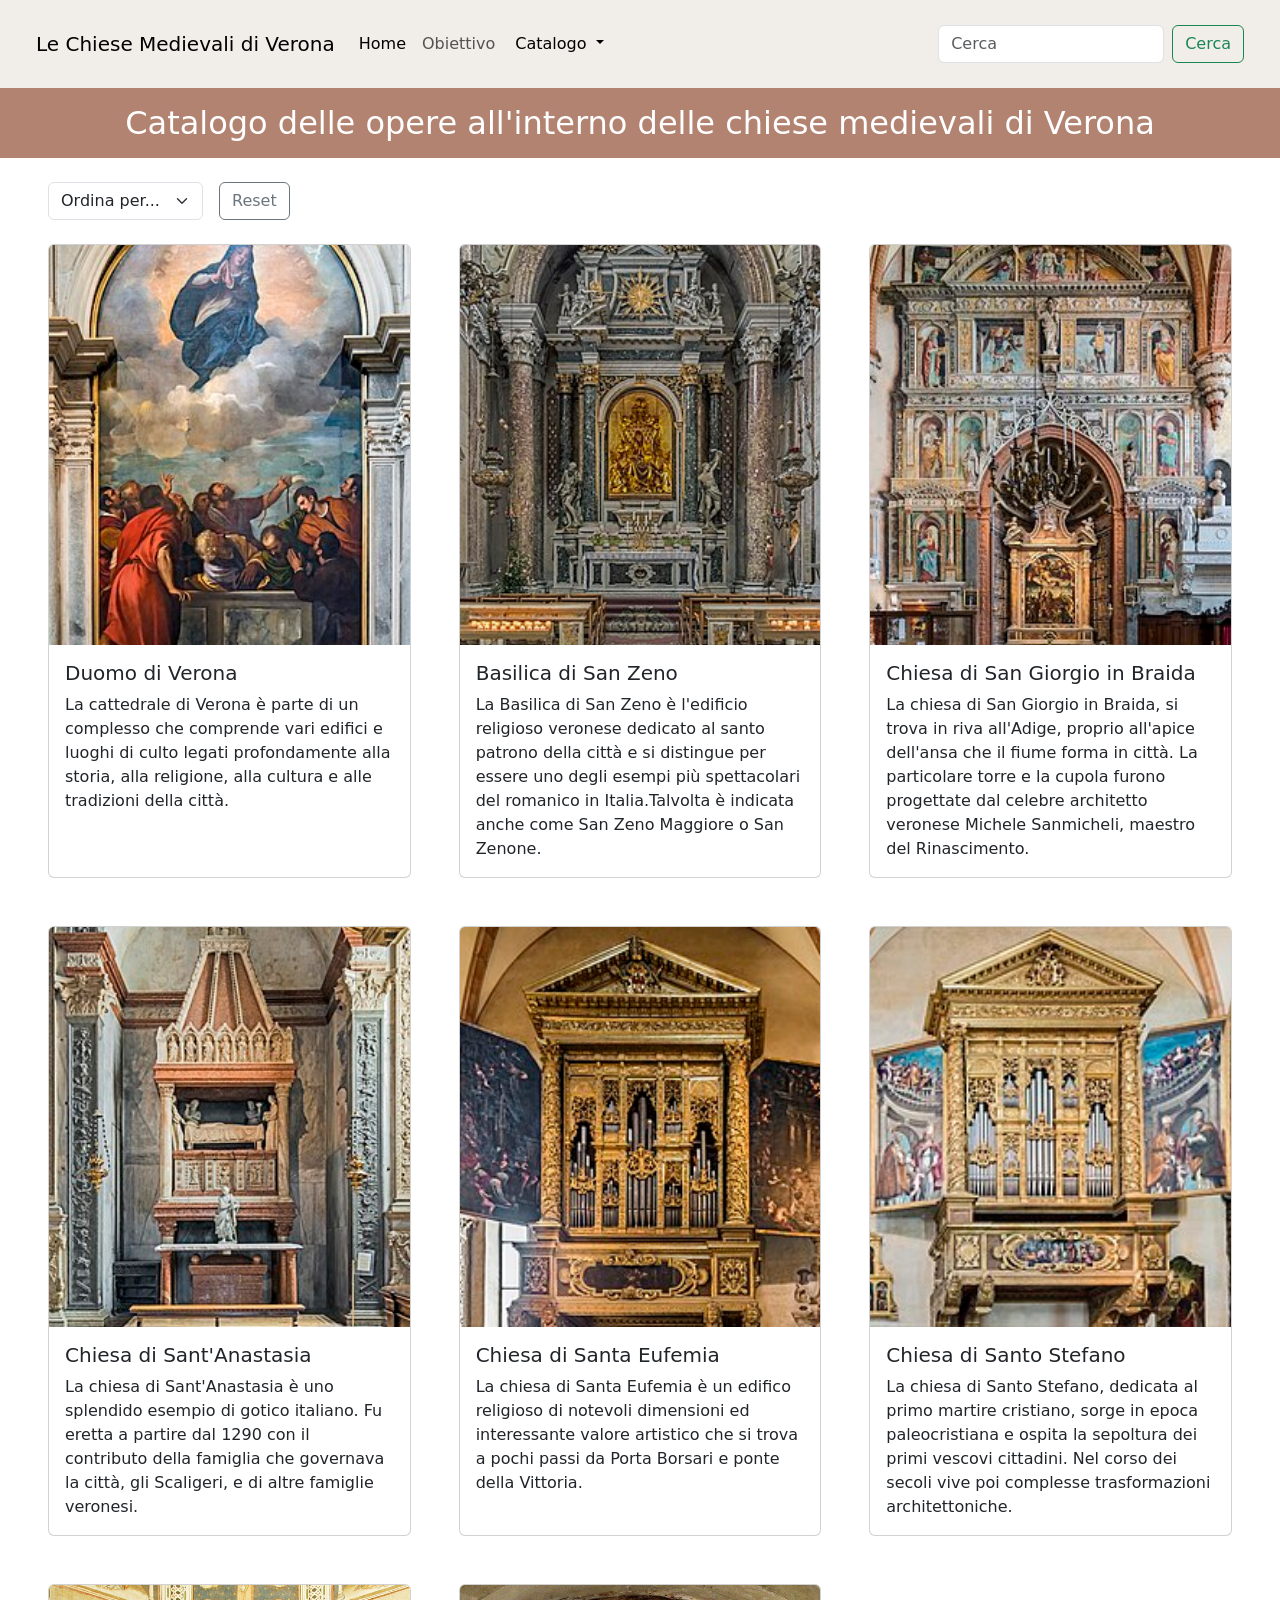
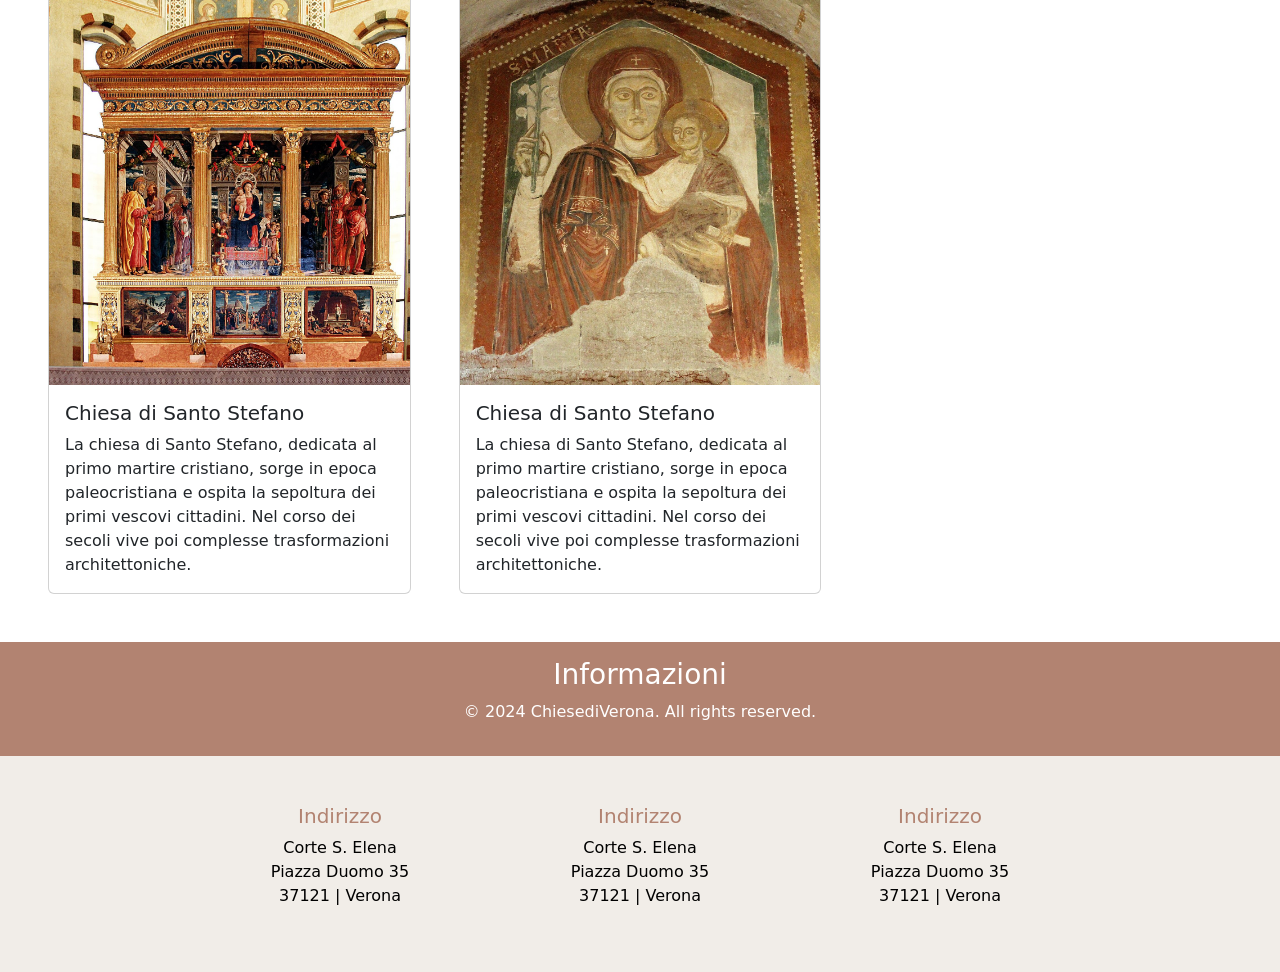
==== catalogo.html @ 6d856b2a "Add headings and improve layout for catalogo and tiziano pages; update footer spacing and catalog li" ====
<!doctype html>
<html lang="it">
  <head>
    <meta charset="utf-8">
    <meta name="viewport" content="width=device-width, initial-scale=1">
    <title>Chiese medievali di Verona</title>
    <link href="https://cdn.jsdelivr.net/npm/bootstrap@5.3.8/dist/css/bootstrap.min.css" rel="stylesheet" integrity="sha384-sRIl4kxILFvY47J16cr9ZwB07vP4J8+LH7qKQnuqkuIAvNWLzeN8tE5YBujZqJLB" crossorigin="anonymous">
    <link rel="stylesheet" href="styles/common.css">
    <link rel="stylesheet" href="styles/catalogo.css">
  </head>
  <body>
    <div class="navbar-container">
      <nav class="navbar navbar-expand-lg navbar-light p-4">
        <div class="container-fluid">
          <button class="navbar-toggler" type="button" data-bs-toggle="collapse" data-bs-target="#navbarToggler" aria-controls="navbarToggler" aria-expanded="false" aria-label="Toggle navigation">
            <span class="navbar-toggler-icon"></span>
          </button>
          <div class="collapse navbar-collapse" id="navbarToggler">
            <a class="navbar-brand" href="#">Le Chiese Medievali di Verona</a>
            <ul class="navbar-nav me-auto">
              <li class="nav-item">
                <a class="nav-link active" aria-current="page" href="/">Home</a>
              </li>
              <li class="nav-item">
                <a class="nav-link" href="#">Obiettivo</a>
              </li>
              <li class="nav-item" style="margin-top: 1.5px;">
                <button class="navbar-toggler" type="button" data-bs-toggle="collapse" data-bs-target="#navbarNavDarkDropdown" aria-controls="navbarNavDarkDropdown" aria-expanded="false" aria-label="Toggle navigation">
                  <span class="navbar-toggler-icon"></span>
                </button>
                <div class="collapse navbar-collapse" id="navbarNavDarkDropdown">
                  <ul class="navbar-nav">
                    <li class="nav-item dropdown">
                      <button class="btn btn-light dropdown-toggle" style="background-color: #F1EDE8; border-width: 0;" data-bs-toggle="dropdown" aria-expanded="false">
                        Catalogo
                      </button>
                      <ul class="dropdown-menu dropdown-menu-light">
                        <li><a class="dropdown-item" href="catalogo.html">Lista</a></li>
                        <li><a class="dropdown-item" href="#">Data</a></li>
                        <li><a class="dropdown-item" href="#">Stile architettonico</a></li>
                      </ul>
                    </li>
                  </ul>
                </div>
              </li>
            </ul>
            <form class="d-flex">
              <input class="form-control me-2" type="search" placeholder="Cerca" aria-label="Cerca">
              <button class="btn btn-outline-success" type="submit">Cerca</button>
            </form>
          </div>
        </div>
      </nav>
    </div>

    <h2 class="text-center py-3" style="background-color: #B28371; color: white;">
      Catalogo delle opere all'interno delle chiese medievali di Verona
    </h2>

    <div class="ms-5 d-flex gap-3 my-4">
      <select id="sort" class="form-select w-auto">
        <option value="">Ordina per...</option>
        <option value="data">Data</option>
        <option value="stile">Stile artistico</option>
      </select>
      <button id="reset" class="btn btn-outline-secondary">Reset</button>
    </div>

    <div id="cards" class="row row-cols-1 row-cols-md-2 row-cols-lg-3 row-cols-xxl-4 g-5 mx-4">
      <div class="col">
        <a href="tiziano.html" class="card-link" data-data="1535" data-stile="Rinascimento">
          <div class="card h-100">
            <img src="img/opere/assunzione_del_tiziano.jpg" class="card-img-top card-img-home" alt="...">
            <div class="card-body">
              <h5 class="card-title">Duomo di Verona</h5>
              <p class="card-text">La cattedrale di Verona è parte di un complesso che comprende vari edifici e luoghi di culto legati profondamente alla storia, alla religione, alla cultura e alle tradizioni della città. </p>
            </div>
          </div>
        </a>
      </div>
      <div class="col">
        <a  class="card-link" data-data="1921" data-stile="Art Nouveau">
          <div class="card h-100">
            <img src="img/opere/capella_della_madonna_del_popolo.jpg" class="card-img-top card-img-home" alt="...">
            <div class="card-body">
              <h5 class="card-title">Basilica di San Zeno</h5>
              <p class="card-text">La Basilica di San Zeno è l'edificio religioso veronese dedicato al santo patrono della città e si distingue per essere uno degli esempi più spettacolari del romanico in Italia.Talvolta è indicata anche come San Zeno Maggiore o San Zenone.</p>
            </div>
          </div>
        </a>
      </div>
      <div class="col">
        <a  class="card-link" data-data="1503" data-stile="Rinascimento">
          <div class="card h-100">
            <img src="img/opere/cappella_calcasoli.jpg" class="card-img-top card-img-home" alt="...">
            <div class="card-body">
              <h5 class="card-title">Chiesa di San Giorgio in Braida</h5>
              <p class="card-text">La chiesa di San Giorgio in Braida, si trova in riva all'Adige, proprio all'apice dell'ansa che il fiume forma in città. La particolare torre e la cupola furono progettate dal celebre architetto veronese Michele Sanmicheli, maestro del Rinascimento. </p>
            </div>
          </div>
        </a> 
      </div>
      <div class="col">
        <a  class="card-link" data-data="1353" data-stile="Gotico">
          <div class="card h-100">
            <img src="img/opere/cappella_mazzanti.jpg" class="card-img-top card-img-home" alt="...">
            <div class="card-body">
              <h5 class="card-title">Chiesa di Sant'Anastasia</h5>
              <p class="card-text">La chiesa di Sant'Anastasia è uno splendido esempio di gotico italiano. Fu eretta a partire dal 1290 con il contributo della famiglia che governava la città, gli Scaligeri, e di altre famiglie veronesi.</p>
            </div>
          </div>
        </a>
      </div>
      <div class="col">
        <a  class="card-link" data-data="1683" data-stile="Barocco">
          <div class="card h-100">
            <img src="img/opere/organ_destra.jpg" class="card-img-top card-img-home" alt="...">
            <div class="card-body">
              <h5 class="card-title">Chiesa di Santa Eufemia</h5>
              <p class="card-text">La chiesa di Santa Eufemia è un edifico religioso di notevoli dimensioni ed interessante valore artistico che si trova a pochi passi da Porta Borsari e ponte della Vittoria.</p>
            </div>
          </div>
        </a> 
      </div>
      <div class="col">
        <a  class="card-link" data-data="1590" data-stile="Manierismo">
          <div class="card h-100">
            <img src="img/opere/organo_sinistra.jpg" class="card-img-top card-img-home" alt="...">
            <div class="card-body">
              <h5 class="card-title">Chiesa di Santo Stefano</h5>
              <p class="card-text">La chiesa di Santo Stefano, dedicata al primo martire cristiano, sorge in epoca paleocristiana e ospita la sepoltura dei primi vescovi cittadini.  Nel corso dei secoli vive poi complesse trasformazioni architettoniche. </p>
            </div>
          </div>
        </a>
      </div>
      <div class="col">
        <a  class="card-link" data-data="1456" data-stile="Rinascimento">
          <div class="card h-100">
            <img src="img/opere/pala_di_san_zeno.jpg" class="card-img-top card-img-home" alt="...">
            <div class="card-body">
              <h5 class="card-title">Chiesa di Santo Stefano</h5>
              <p class="card-text">La chiesa di Santo Stefano, dedicata al primo martire cristiano, sorge in epoca paleocristiana e ospita la sepoltura dei primi vescovi cittadini.  Nel corso dei secoli vive poi complesse trasformazioni architettoniche. </p>
            </div>
          </div>
        </a>
      </div>
      <div class="col">
        <a  class="card-link" data-data="1200" data-stile="Pre Rinascimento">
          <div class="card h-100">
            <img src="img/opere/affreschi_cripta.jpg" class="card-img-top card-img-home" alt="...">
            <div class="card-body">
              <h5 class="card-title">Chiesa di Santo Stefano</h5>
              <p class="card-text">La chiesa di Santo Stefano, dedicata al primo martire cristiano, sorge in epoca paleocristiana e ospita la sepoltura dei primi vescovi cittadini.  Nel corso dei secoli vive poi complesse trasformazioni architettoniche. </p>
            </div>
          </div>
        </a>
      </div>
    </div>

    <div class="footer-container mt-5">
      <div class="footer-top">
        <h3>Informazioni</h3>
        <p>© 2024 ChiesediVerona. All rights reserved.</p>
      </div>
      <div class="footer-bottom">
        <div class="footer-bottom-content">
          <h5>Indirizzo</h5>
          <p>
            Corte S. Elena<br>
            Piazza Duomo 35<br>
            37121 | Verona
          </p>
        </div>
        <div class="footer-bottom-content">
          <h5>Indirizzo</h5>
          <p>
            Corte S. Elena<br>
            Piazza Duomo 35<br>
            37121 | Verona
          </p>
        </div>
        <div class="footer-bottom-content">
          <h5>Indirizzo</h5>
          <p>
            Corte S. Elena<br>
            Piazza Duomo 35<br>
            37121 | Verona
          </p>
        </div>
      </div>
    </div>
    
    <script src="https://cdn.jsdelivr.net/npm/bootstrap@5.3.8/dist/js/bootstrap.bundle.min.js" integrity="sha384-FKyoEForCGlyvwx9Hj09JcYn3nv7wiPVlz7YYwJrWVcXK/BmnVDxM+D2scQbITxI" crossorigin="anonymous"></script>
    <script>
      const select = document.getElementById('sort');
      const reset = document.getElementById('reset');
      const cardsContainer = document.getElementById('cards');

      select.addEventListener('change', () => {
        const value = select.value;
        const cards = Array.from(cardsContainer.children);

        cards.sort((a, b) => {
          const cardA = a.querySelector('.card-link');
          const cardB = b.querySelector('.card-link');

          if (value === 'data') {
            return new Date(cardA.dataset.data) - new Date(cardB.dataset.data);
          }
          if (value === 'stile') {
            return cardA.dataset.stile.localeCompare(cardB.dataset.stile);
          }
          return 0;
        });

        cards.forEach(card => cardsContainer.appendChild(card));
      });

      reset.addEventListener('click', () => {
        select.value = "";
        location.reload();
      });
    </script>
  
  </body>
</html>
---- styles/common.css ----
.navbar-container {
  background-color: #F1EDE8;
}

.footer-container {
  
  text-align: center;
  width: 100%;
}

.footer-top {
  background-color: #B28371;
  color: white;
  text-align: center;
  padding: 1rem 0;
  width: 100%;
}

.footer-bottom {
  background-color: #F1EDE8;
  color: white;
  text-align: center;
  padding: 3rem 0;
  width: 100%;
  flex-direction: row;
  display: flex;
  justify-content: center;
}

.footer-bottom-content {
  width: 300px;
  color: black;
}

.footer-bottom-content h5 {
  color: #B28371;
}
---- styles/catalogo.css ----
.carousel-home {
  height: 60vh; /* o qualunque altezza tu desideri */
  width: 100%;
  object-fit: cover; /* Adatta l'immagine al contenitore senza deformarla */
  display: block;
}

.card-img-home {
  height: 400px; /* Imposta l'altezza desiderata */
  object-fit: cover; /* Adatta l'immagine al contenitore senza deformarla */
}

.card-link {
  text-decoration: none;
  color: inherit;
}
.card-link:hover {
  text-decoration: none;
}
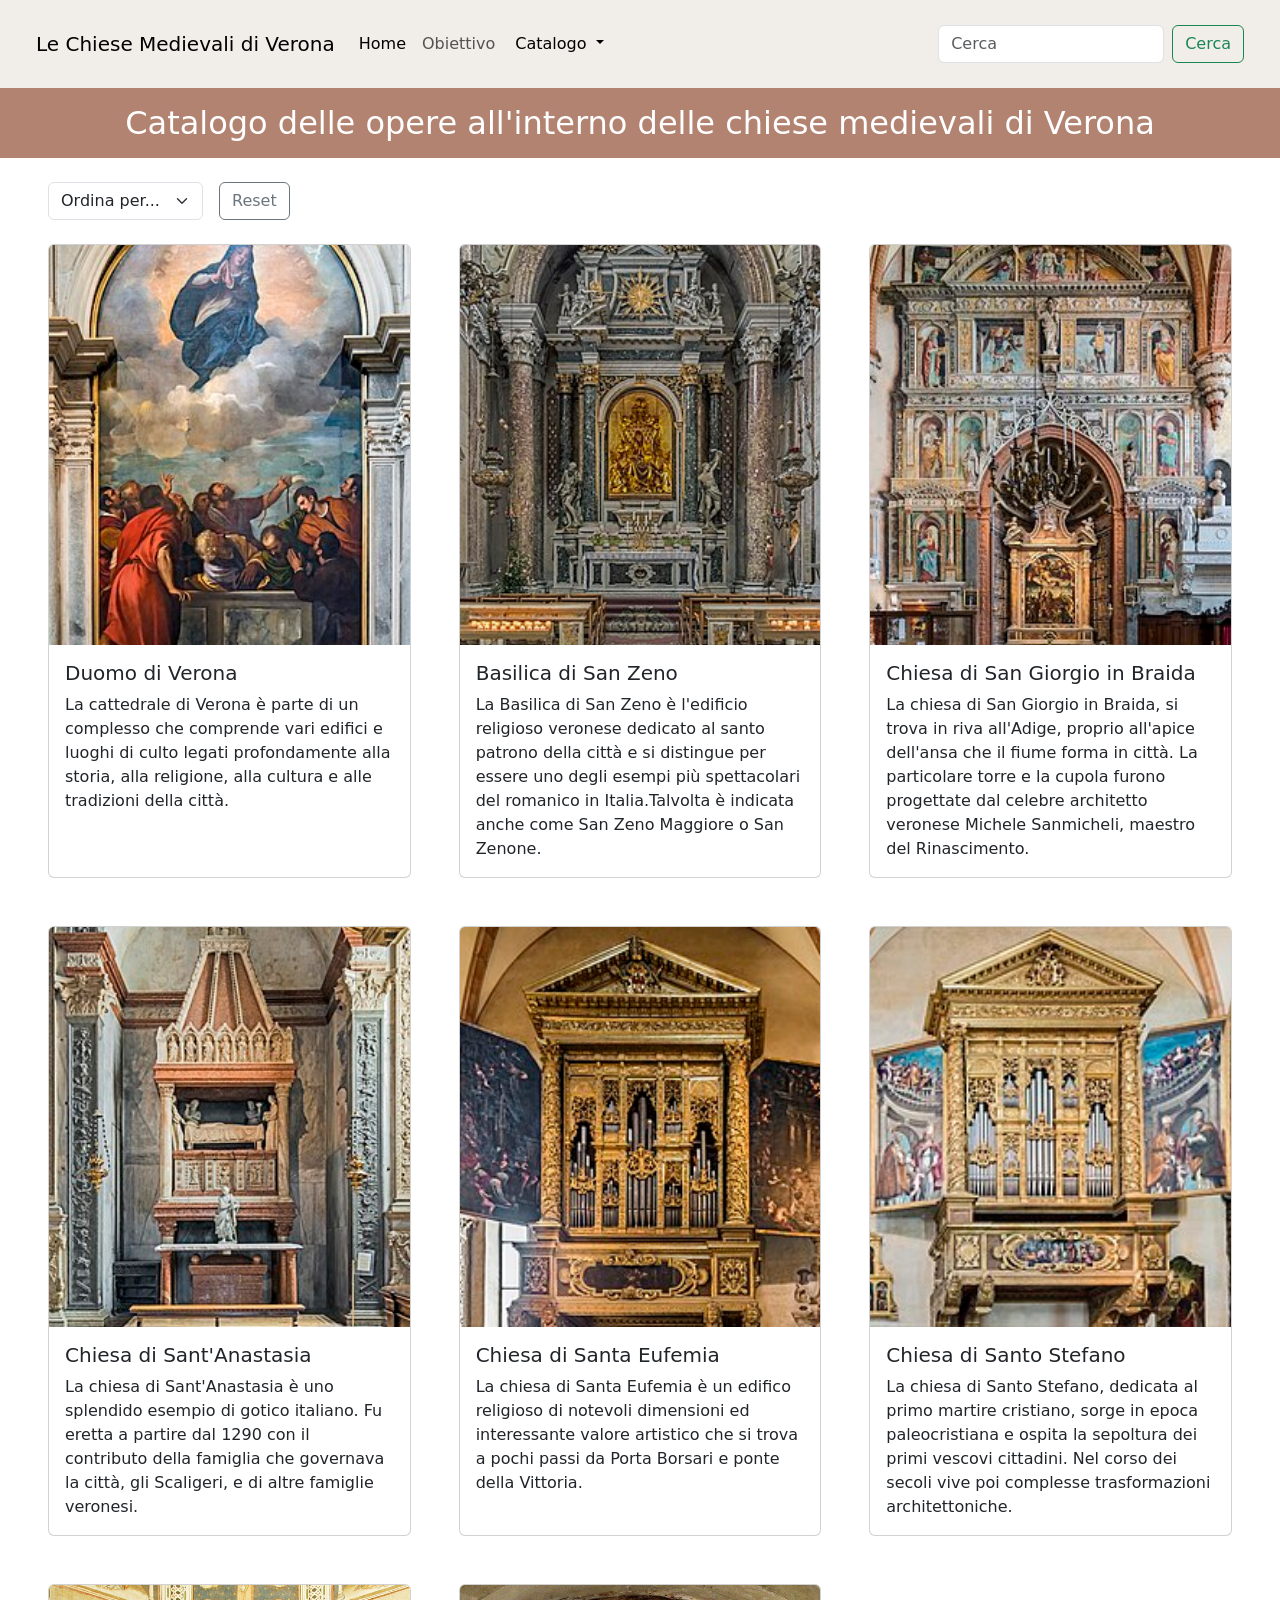
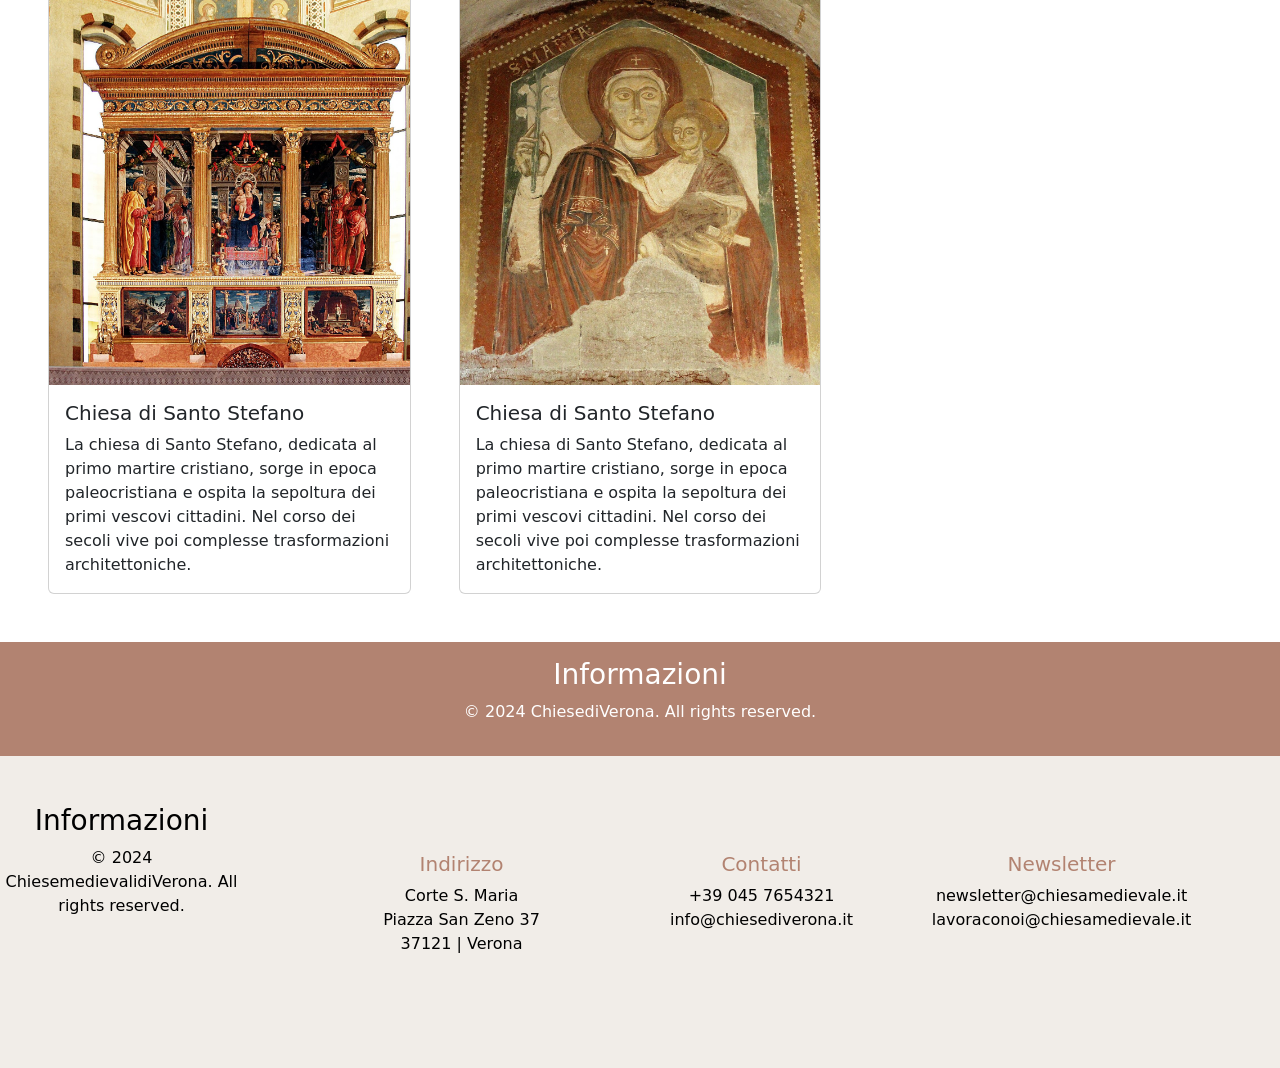
==== commit ad3359be: "Update footer information across multiple pages; correct addresses and contact details" ====
--- a/catalogo.html
+++ b/catalogo.html
@@ -164,27 +164,30 @@
       </div>
       <div class="footer-bottom">
         <div class="footer-bottom-content">
+          <h3>Informazioni</h3>
+        <p>© 2024 ChiesemedievalidiVerona. All rights reserved.</p>
+      </div>
+      <div class="footer-bottom">
+        <div class="footer-bottom-content">
           <h5>Indirizzo</h5>
           <p>
-            Corte S. Elena<br>
-            Piazza Duomo 35<br>
+            Corte S. Maria<br>
+            Piazza San Zeno 37<br>
             37121 | Verona
           </p>
         </div>
         <div class="footer-bottom-content">
-          <h5>Indirizzo</h5>
+          <h5>Contatti</h5>
           <p>
-            Corte S. Elena<br>
-            Piazza Duomo 35<br>
-            37121 | Verona
+            +39 045 7654321<br>
+            info@chiesediverona.it<br>
           </p>
         </div>
         <div class="footer-bottom-content">
-          <h5>Indirizzo</h5>
+          <h5>Newsletter</h5>
           <p>
-            Corte S. Elena<br>
-            Piazza Duomo 35<br>
-            37121 | Verona
+            newsletter@chiesamedievale.it<br>
+            lavoraconoi@chiesamedievale.it
           </p>
         </div>
       </div>
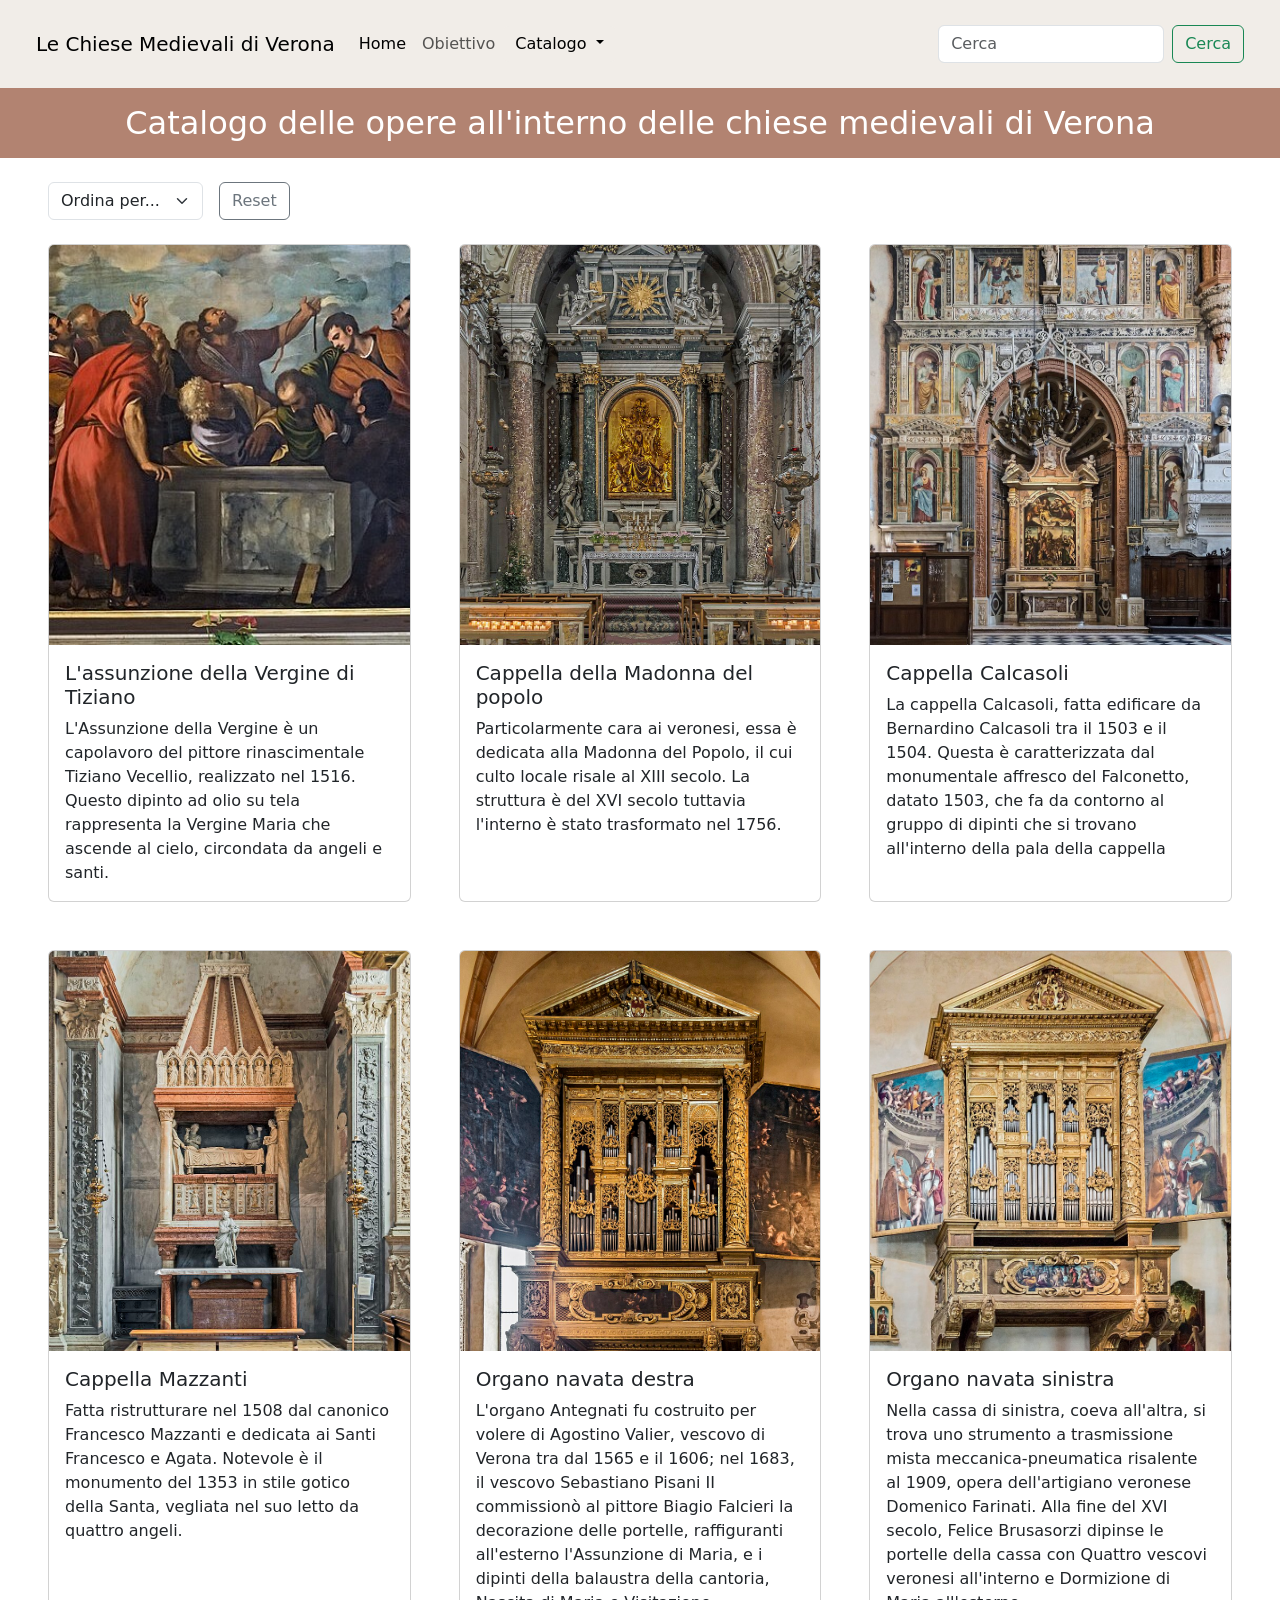
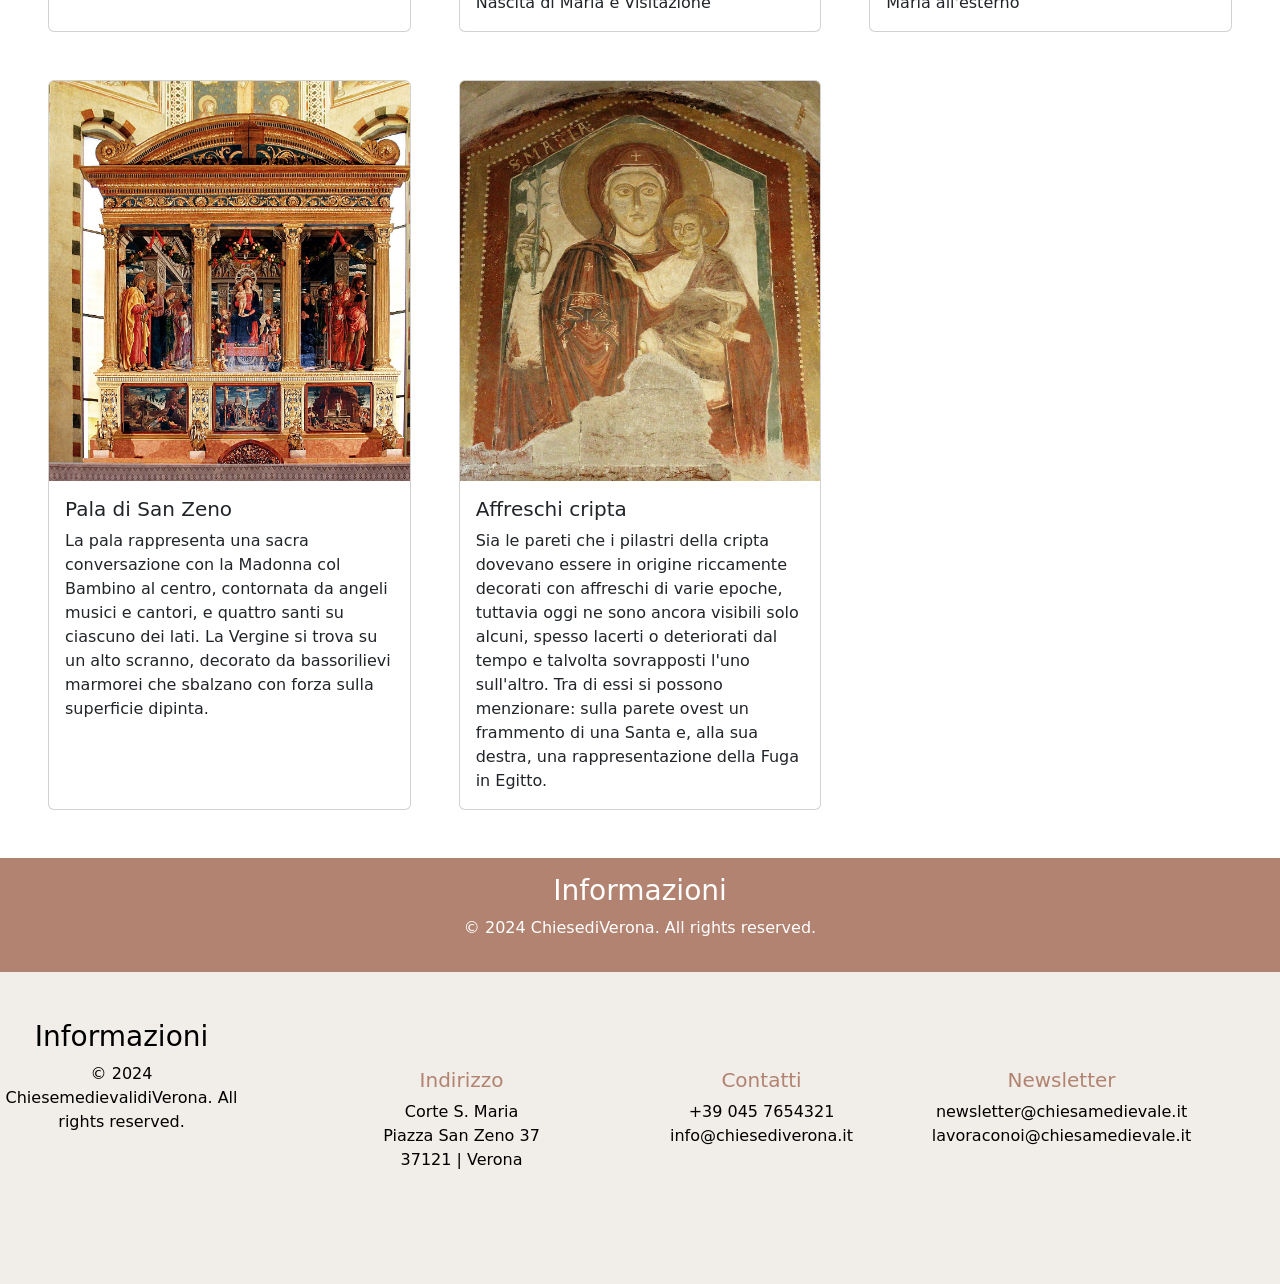
==== commit f44c507d: "Enhance Duomo di Verona content: update metadata, improve descriptions, and correct image paths; add" ====
--- a/catalogo.html
+++ b/catalogo.html
@@ -70,10 +70,11 @@
       <div class="col">
         <a href="tiziano.html" class="card-link" data-data="1535" data-stile="Rinascimento">
           <div class="card h-100">
-            <img src="img/opere/assunzione_del_tiziano.jpg" class="card-img-top card-img-home" alt="...">
-            <div class="card-body">
-              <h5 class="card-title">Duomo di Verona</h5>
-              <p class="card-text">La cattedrale di Verona è parte di un complesso che comprende vari edifici e luoghi di culto legati profondamente alla storia, alla religione, alla cultura e alle tradizioni della città. </p>
+            <img src="img/opere/L'assunzione_del_Tiziano.jpg" class="card-img-top card-img-home" alt="...">
+            <div class="card-body">
+              <h5 class="card-title">L'assunzione della Vergine di Tiziano</h5>
+              <p class="card-text">L'Assunzione della Vergine è un capolavoro del pittore rinascimentale Tiziano Vecellio, realizzato nel 1516. 
+                Questo dipinto ad olio su tela rappresenta la Vergine Maria che ascende al cielo, circondata da angeli e santi. </p>
             </div>
           </div>
         </a>
@@ -83,8 +84,9 @@
           <div class="card h-100">
             <img src="img/opere/capella_della_madonna_del_popolo.jpg" class="card-img-top card-img-home" alt="...">
             <div class="card-body">
-              <h5 class="card-title">Basilica di San Zeno</h5>
-              <p class="card-text">La Basilica di San Zeno è l'edificio religioso veronese dedicato al santo patrono della città e si distingue per essere uno degli esempi più spettacolari del romanico in Italia.Talvolta è indicata anche come San Zeno Maggiore o San Zenone.</p>
+              <h5 class="card-title">Cappella della Madonna del popolo</h5>
+              <p class="card-text"> Particolarmente cara ai veronesi, essa è dedicata alla Madonna del Popolo, 
+                il cui culto locale risale al XIII secolo. La struttura è del XVI secolo tuttavia l'interno è stato trasformato nel 1756.</p>
             </div>
           </div>
         </a>
@@ -94,8 +96,9 @@
           <div class="card h-100">
             <img src="img/opere/cappella_calcasoli.jpg" class="card-img-top card-img-home" alt="...">
             <div class="card-body">
-              <h5 class="card-title">Chiesa di San Giorgio in Braida</h5>
-              <p class="card-text">La chiesa di San Giorgio in Braida, si trova in riva all'Adige, proprio all'apice dell'ansa che il fiume forma in città. La particolare torre e la cupola furono progettate dal celebre architetto veronese Michele Sanmicheli, maestro del Rinascimento. </p>
+              <h5 class="card-title">Cappella Calcasoli</h5>
+              <p class="card-text">La cappella Calcasoli, fatta edificare da Bernardino Calcasoli tra il 1503 e il 1504. 
+                Questa è caratterizzata dal monumentale affresco del Falconetto, datato 1503, che fa da contorno al gruppo di dipinti che si trovano all'interno della pala della cappella</p>
             </div>
           </div>
         </a> 
@@ -105,8 +108,9 @@
           <div class="card h-100">
             <img src="img/opere/cappella_mazzanti.jpg" class="card-img-top card-img-home" alt="...">
             <div class="card-body">
-              <h5 class="card-title">Chiesa di Sant'Anastasia</h5>
-              <p class="card-text">La chiesa di Sant'Anastasia è uno splendido esempio di gotico italiano. Fu eretta a partire dal 1290 con il contributo della famiglia che governava la città, gli Scaligeri, e di altre famiglie veronesi.</p>
+              <h5 class="card-title">Cappella Mazzanti</h5>
+              <p class="card-text">Fatta ristrutturare nel 1508 dal canonico Francesco Mazzanti e dedicata ai Santi Francesco e Agata. 
+                Notevole è il monumento del 1353 in stile gotico della Santa, vegliata nel suo letto da quattro angeli.</p>
             </div>
           </div>
         </a>
@@ -116,8 +120,9 @@
           <div class="card h-100">
             <img src="img/opere/organ_destra.jpg" class="card-img-top card-img-home" alt="...">
             <div class="card-body">
-              <h5 class="card-title">Chiesa di Santa Eufemia</h5>
-              <p class="card-text">La chiesa di Santa Eufemia è un edifico religioso di notevoli dimensioni ed interessante valore artistico che si trova a pochi passi da Porta Borsari e ponte della Vittoria.</p>
+              <h5 class="card-title">Organo navata destra</h5>
+              <p class="card-text">L'organo Antegnati fu costruito per volere di Agostino Valier, vescovo di Verona tra dal 1565 e il 1606; nel 1683, il vescovo Sebastiano Pisani II commissionò al pittore Biagio Falcieri 
+                la decorazione delle portelle, raffiguranti all'esterno l'Assunzione di Maria, e i dipinti della balaustra della cantoria, Nascita di Maria e Visitazione</p>
             </div>
           </div>
         </a> 
@@ -127,8 +132,9 @@
           <div class="card h-100">
             <img src="img/opere/organo_sinistra.jpg" class="card-img-top card-img-home" alt="...">
             <div class="card-body">
-              <h5 class="card-title">Chiesa di Santo Stefano</h5>
-              <p class="card-text">La chiesa di Santo Stefano, dedicata al primo martire cristiano, sorge in epoca paleocristiana e ospita la sepoltura dei primi vescovi cittadini.  Nel corso dei secoli vive poi complesse trasformazioni architettoniche. </p>
+              <h5 class="card-title">Organo navata sinistra</h5>
+              <p class="card-text">Nella cassa di sinistra, coeva all'altra, si trova uno strumento a trasmissione mista meccanica-pneumatica risalente al 1909, opera dell'artigiano veronese Domenico Farinati. 
+                Alla fine del XVI secolo, Felice Brusasorzi dipinse le portelle della cassa con Quattro vescovi veronesi all'interno e Dormizione di Maria all'esterno </p>
             </div>
           </div>
         </a>
@@ -138,8 +144,9 @@
           <div class="card h-100">
             <img src="img/opere/pala_di_san_zeno.jpg" class="card-img-top card-img-home" alt="...">
             <div class="card-body">
-              <h5 class="card-title">Chiesa di Santo Stefano</h5>
-              <p class="card-text">La chiesa di Santo Stefano, dedicata al primo martire cristiano, sorge in epoca paleocristiana e ospita la sepoltura dei primi vescovi cittadini.  Nel corso dei secoli vive poi complesse trasformazioni architettoniche. </p>
+              <h5 class="card-title">Pala di San Zeno</h5>
+              <p class="card-text">La pala rappresenta una sacra conversazione con la Madonna col Bambino al centro, contornata da angeli musici e cantori, e quattro santi su ciascuno dei lati. 
+                La Vergine si trova su un alto scranno, decorato da bassorilievi marmorei che sbalzano con forza sulla superficie dipinta. </p>
             </div>
           </div>
         </a>
@@ -149,8 +156,9 @@
           <div class="card h-100">
             <img src="img/opere/affreschi_cripta.jpg" class="card-img-top card-img-home" alt="...">
             <div class="card-body">
-              <h5 class="card-title">Chiesa di Santo Stefano</h5>
-              <p class="card-text">La chiesa di Santo Stefano, dedicata al primo martire cristiano, sorge in epoca paleocristiana e ospita la sepoltura dei primi vescovi cittadini.  Nel corso dei secoli vive poi complesse trasformazioni architettoniche. </p>
+              <h5 class="card-title">Affreschi cripta</h5>
+              <p class="card-text"> Sia le pareti che i pilastri della cripta dovevano essere in origine riccamente decorati con affreschi di varie epoche, tuttavia oggi ne sono ancora visibili solo alcuni, spesso lacerti o deteriorati dal tempo e talvolta sovrapposti l'uno sull'altro. Tra di essi si possono menzionare: 
+                sulla parete ovest un frammento di una Santa e, alla sua destra, una rappresentazione della Fuga in Egitto.</p>
             </div>
           </div>
         </a>
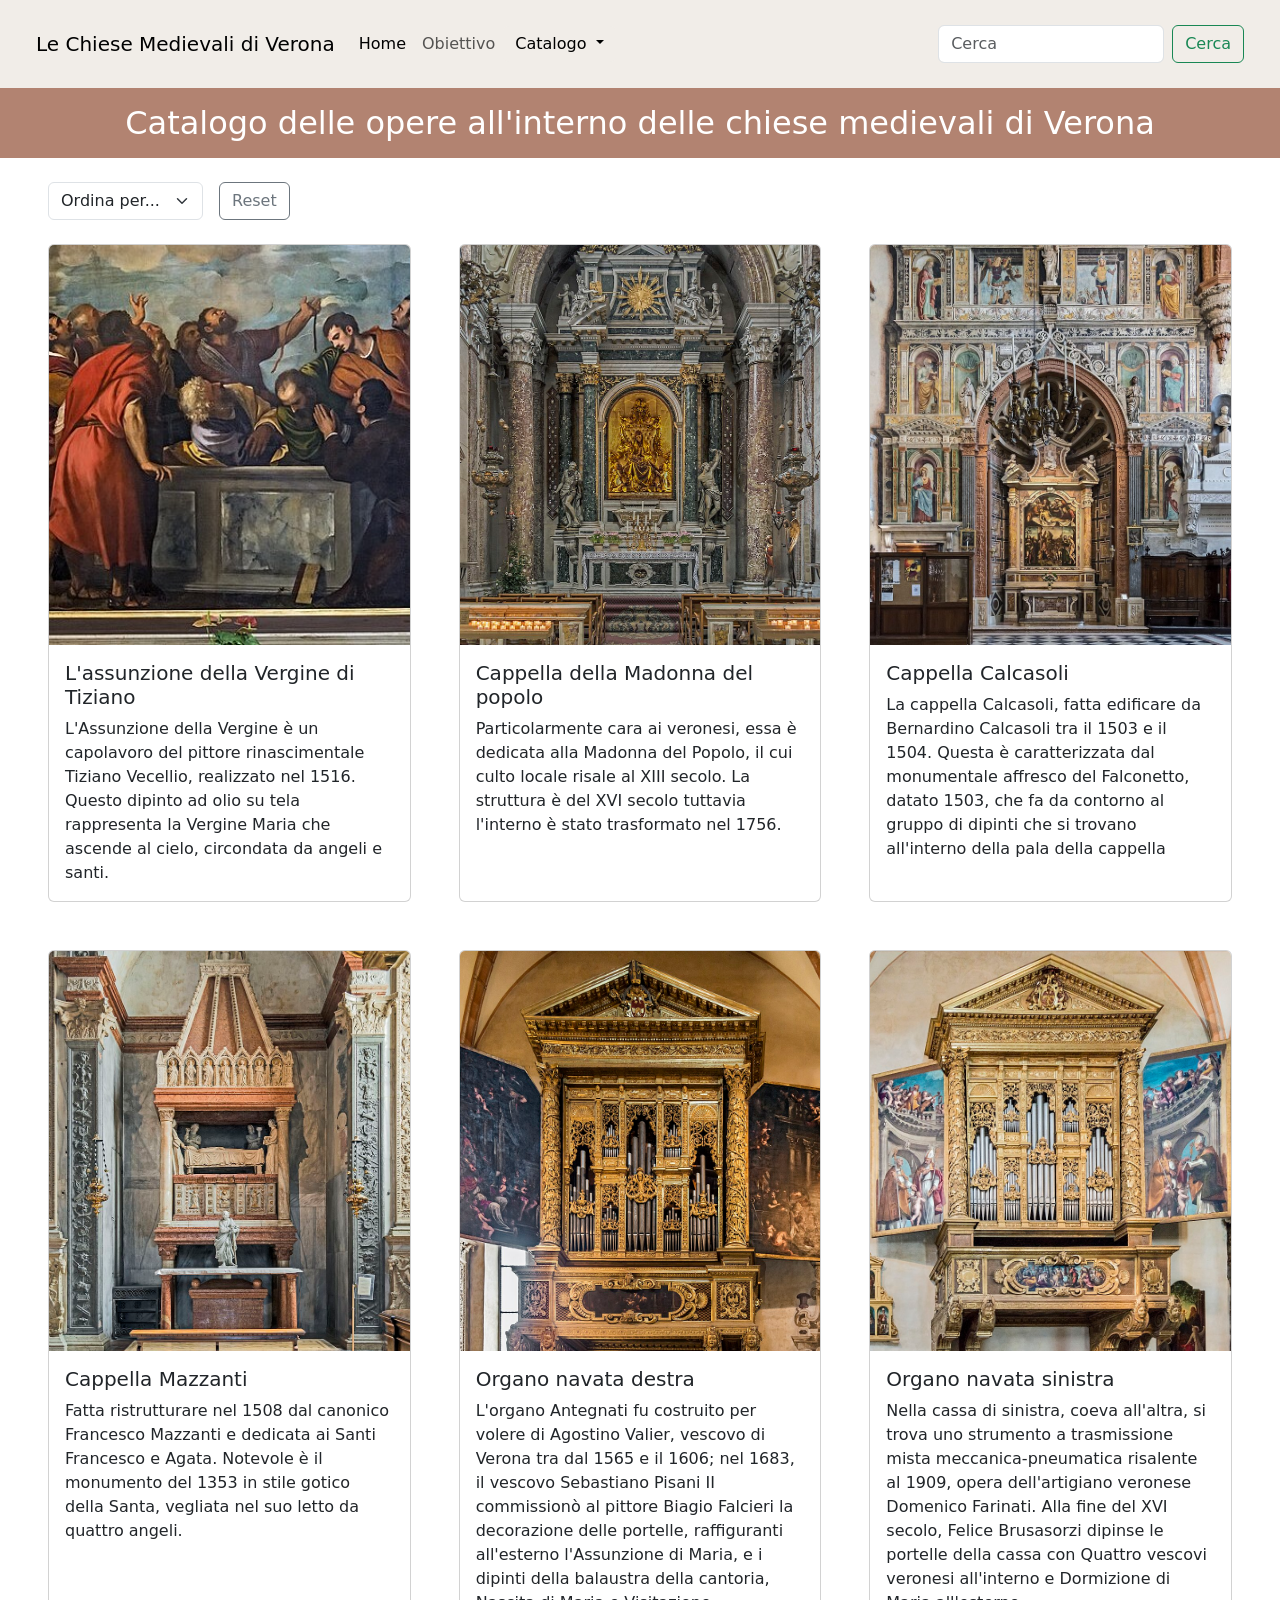
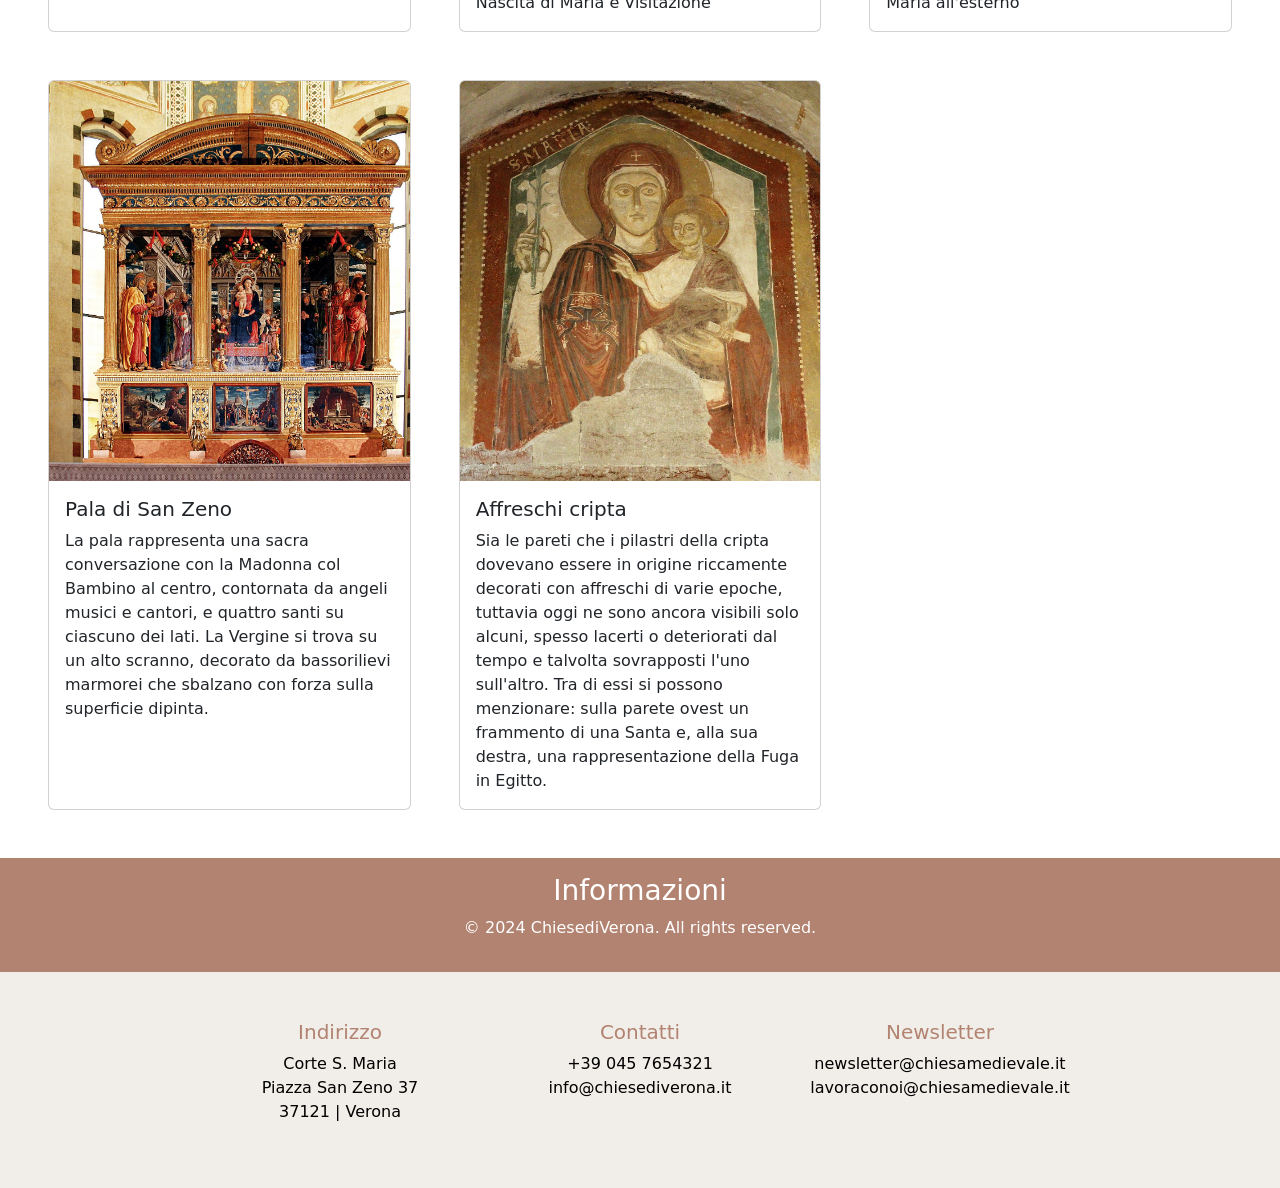
==== commit 7e43c0dc: "Refactor footer structure in catalogo.html; add panorama-di-verona image to index.html; adjust CSS f" ====
--- a/catalogo.html
+++ b/catalogo.html
@@ -172,11 +172,6 @@
       </div>
       <div class="footer-bottom">
         <div class="footer-bottom-content">
-          <h3>Informazioni</h3>
-        <p>© 2024 ChiesemedievalidiVerona. All rights reserved.</p>
-      </div>
-      <div class="footer-bottom">
-        <div class="footer-bottom-content">
           <h5>Indirizzo</h5>
           <p>
             Corte S. Maria<br>
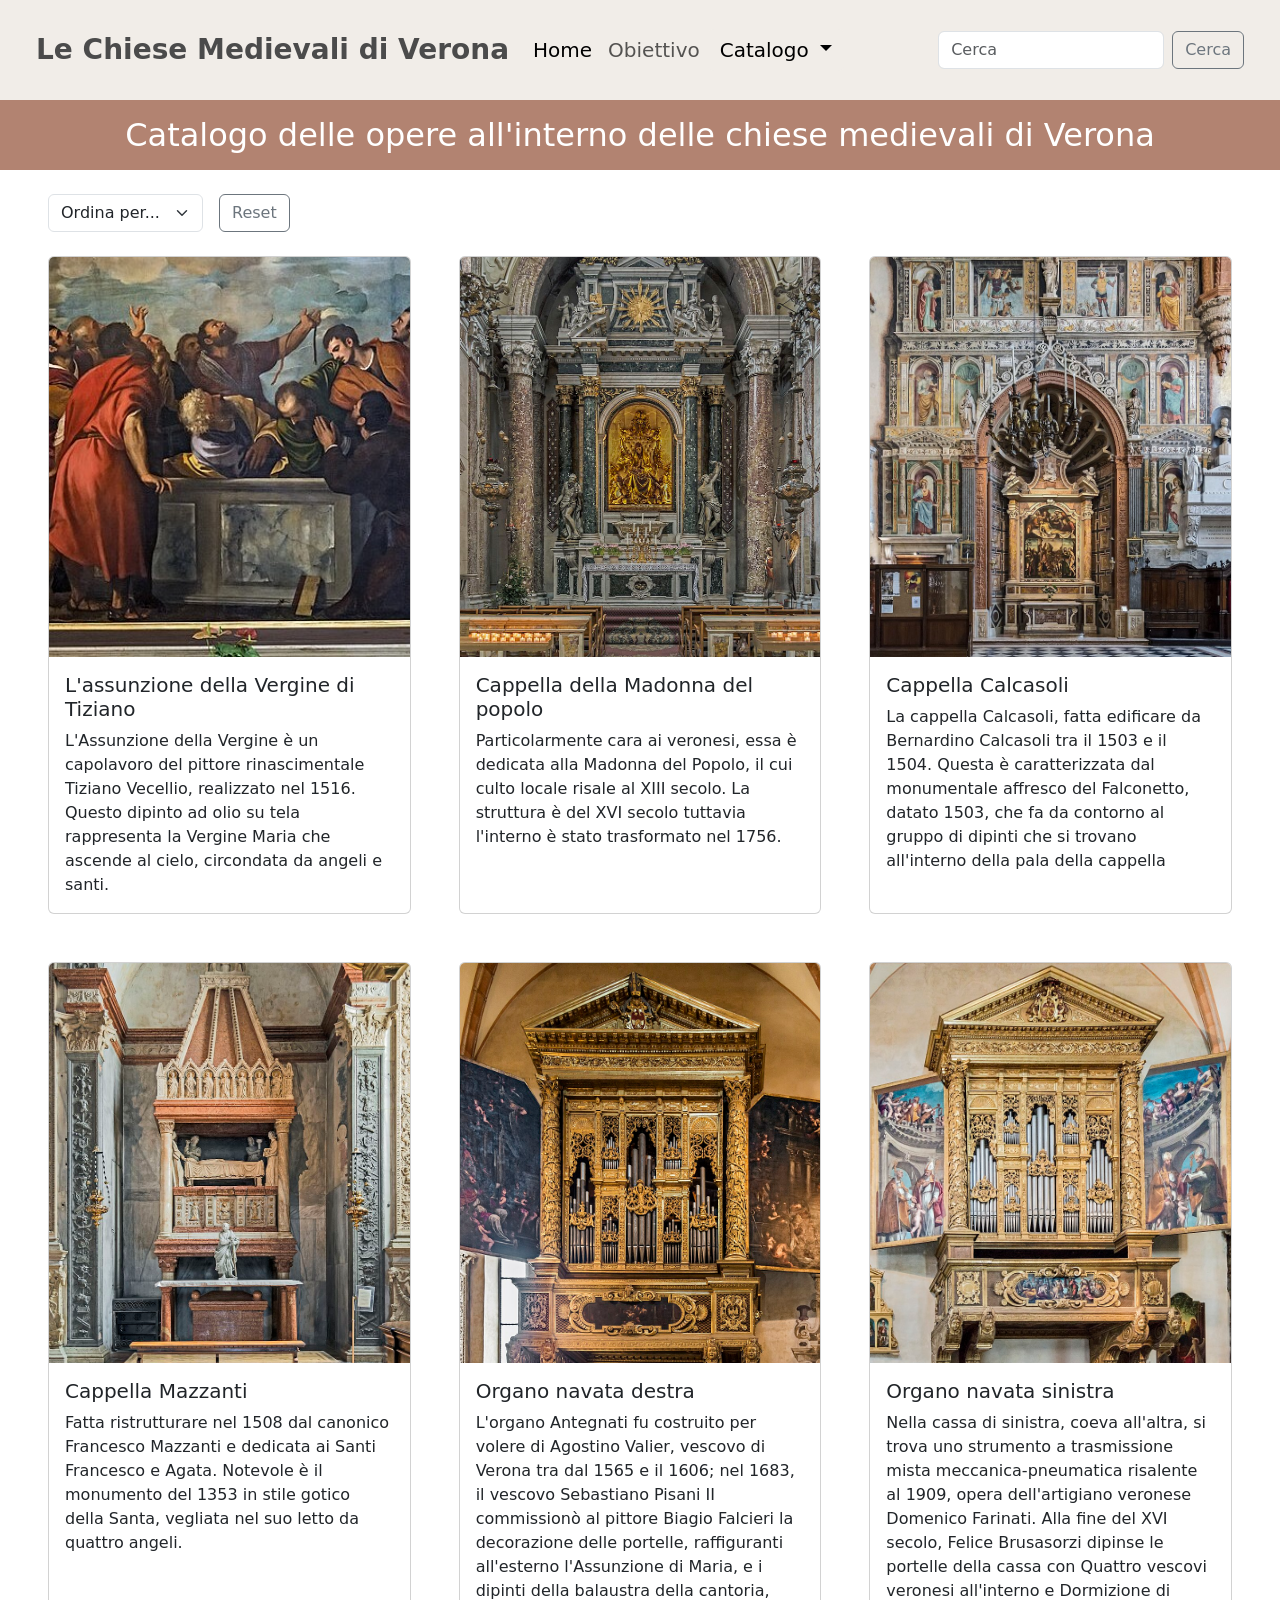
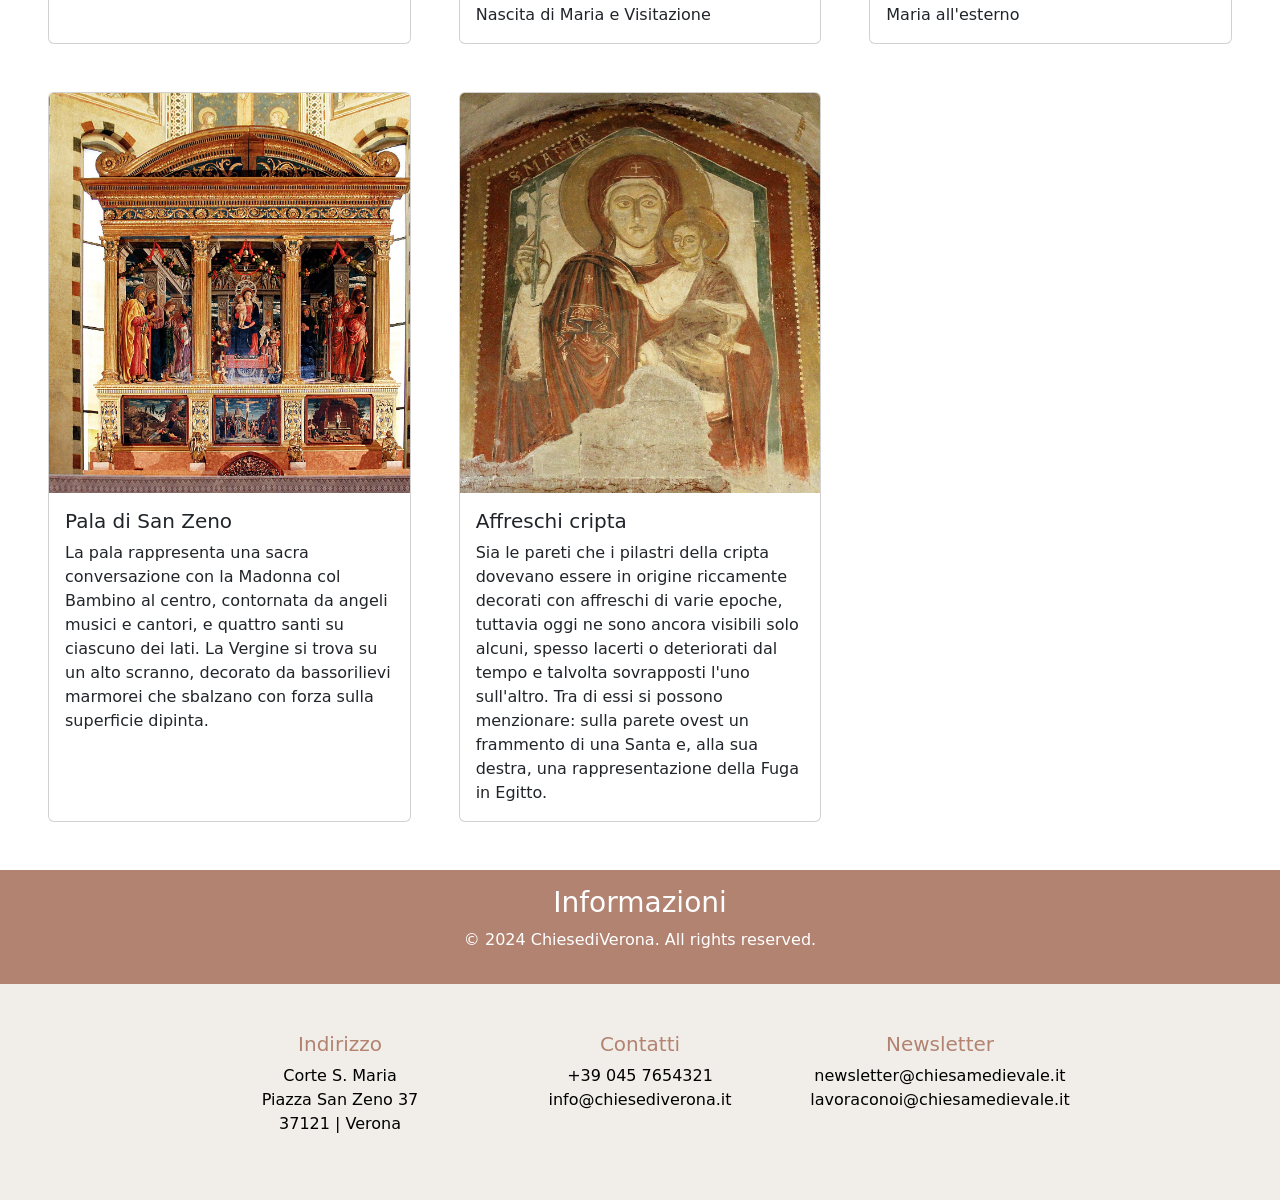
==== commit b92810f5: "Enhance navbar styling and update links for consistency across multiple HTML files" ====
--- a/catalogo.html
+++ b/catalogo.html
@@ -16,13 +16,13 @@
             <span class="navbar-toggler-icon"></span>
           </button>
           <div class="collapse navbar-collapse" id="navbarToggler">
-            <a class="navbar-brand" href="#">Le Chiese Medievali di Verona</a>
+            <a class="navbar-brand fs-3 fw-bold" href="#" style="color: #4b4b4b;">Le Chiese Medievali di Verona</a>
             <ul class="navbar-nav me-auto">
               <li class="nav-item">
-                <a class="nav-link active" aria-current="page" href="/">Home</a>
+                <a class="nav-link active fs-5" aria-current="page" href="./index.html">Home</a>
               </li>
               <li class="nav-item">
-                <a class="nav-link" href="#">Obiettivo</a>
+                <a class="nav-link fs-5" href="#">Obiettivo</a>
               </li>
               <li class="nav-item" style="margin-top: 1.5px;">
                 <button class="navbar-toggler" type="button" data-bs-toggle="collapse" data-bs-target="#navbarNavDarkDropdown" aria-controls="navbarNavDarkDropdown" aria-expanded="false" aria-label="Toggle navigation">
@@ -31,13 +31,13 @@
                 <div class="collapse navbar-collapse" id="navbarNavDarkDropdown">
                   <ul class="navbar-nav">
                     <li class="nav-item dropdown">
-                      <button class="btn btn-light dropdown-toggle" style="background-color: #F1EDE8; border-width: 0;" data-bs-toggle="dropdown" aria-expanded="false">
+                      <button class="btn btn-light dropdown-toggle fs-5" style="background-color: #F1EDE8; border-width: 0;" data-bs-toggle="dropdown" aria-expanded="false">
                         Catalogo
                       </button>
                       <ul class="dropdown-menu dropdown-menu-light">
-                        <li><a class="dropdown-item" href="catalogo.html">Lista</a></li>
-                        <li><a class="dropdown-item" href="#">Data</a></li>
-                        <li><a class="dropdown-item" href="#">Stile architettonico</a></li>
+                        <li><a class="dropdown-item fs-5" href="catalogo.html">Lista</a></li>
+                        <li><a class="dropdown-item fs-5" href="#">Data</a></li>
+                        <li><a class="dropdown-item fs-5" href="#">Stile architettonico</a></li>
                       </ul>
                     </li>
                   </ul>
@@ -46,7 +46,7 @@
             </ul>
             <form class="d-flex">
               <input class="form-control me-2" type="search" placeholder="Cerca" aria-label="Cerca">
-              <button class="btn btn-outline-success" type="submit">Cerca</button>
+              <button class="btn btn-outline-secondary" type="submit">Cerca</button>
             </form>
           </div>
         </div>
--- a/styles/common.css
+++ b/styles/common.css
@@ -34,5 +34,16 @@
 }
 
 .footer-bottom-content h5 {
-  color: #B28371;
+  color: rgb(178, 131, 113);
+}
+
+.title-container {
+  color: white;
+  text-align: justify;
+  /* background: rgb(129, 97, 79); */
+  background: linear-gradient(90deg,rgba(129, 97, 79, 0.9) 0%, rgba(129, 97, 79, 0.8) 60%, rgba(129, 97, 79, 0) 100%);
+  padding: 20px;
+  padding-right: 200px;
+  
+  /* background: radial-gradient(circle,rgba(0, 0, 0, 1) 0%, rgba(0, 0, 0, 0) 100%); */
 }
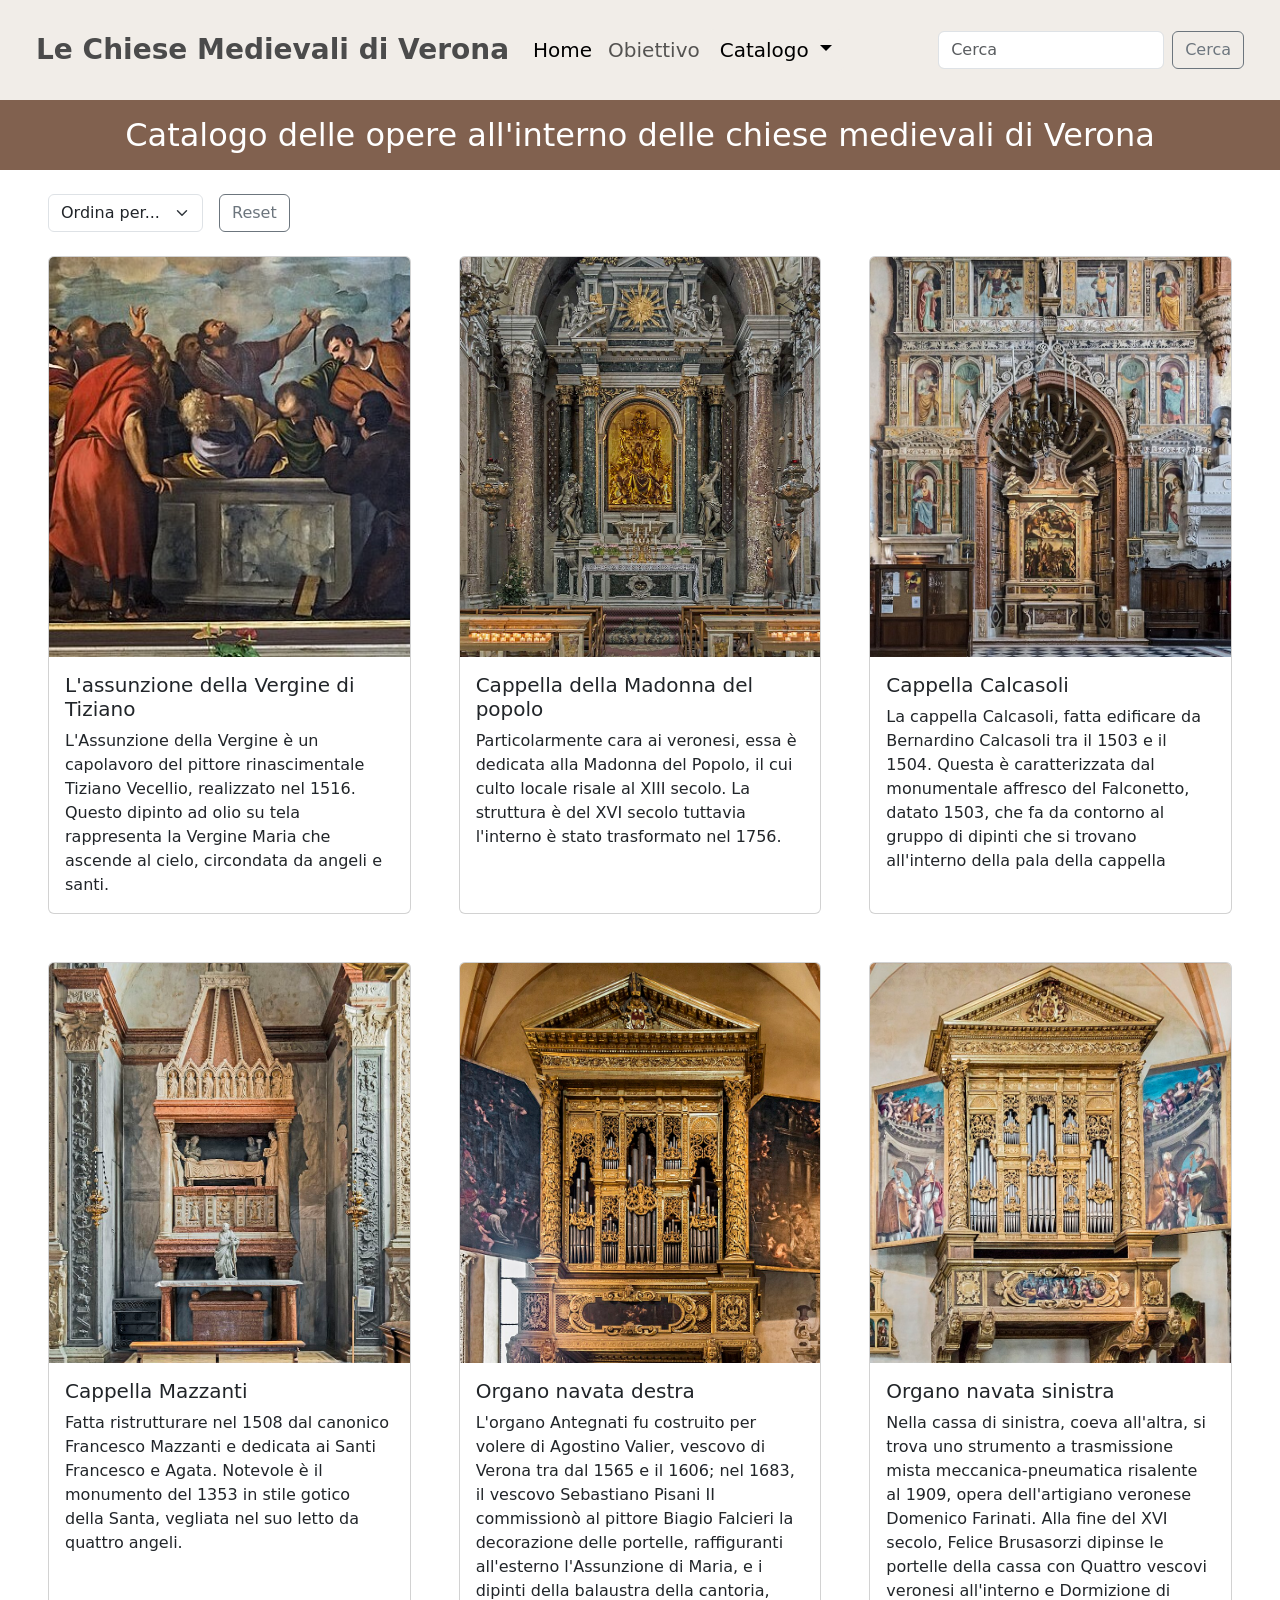
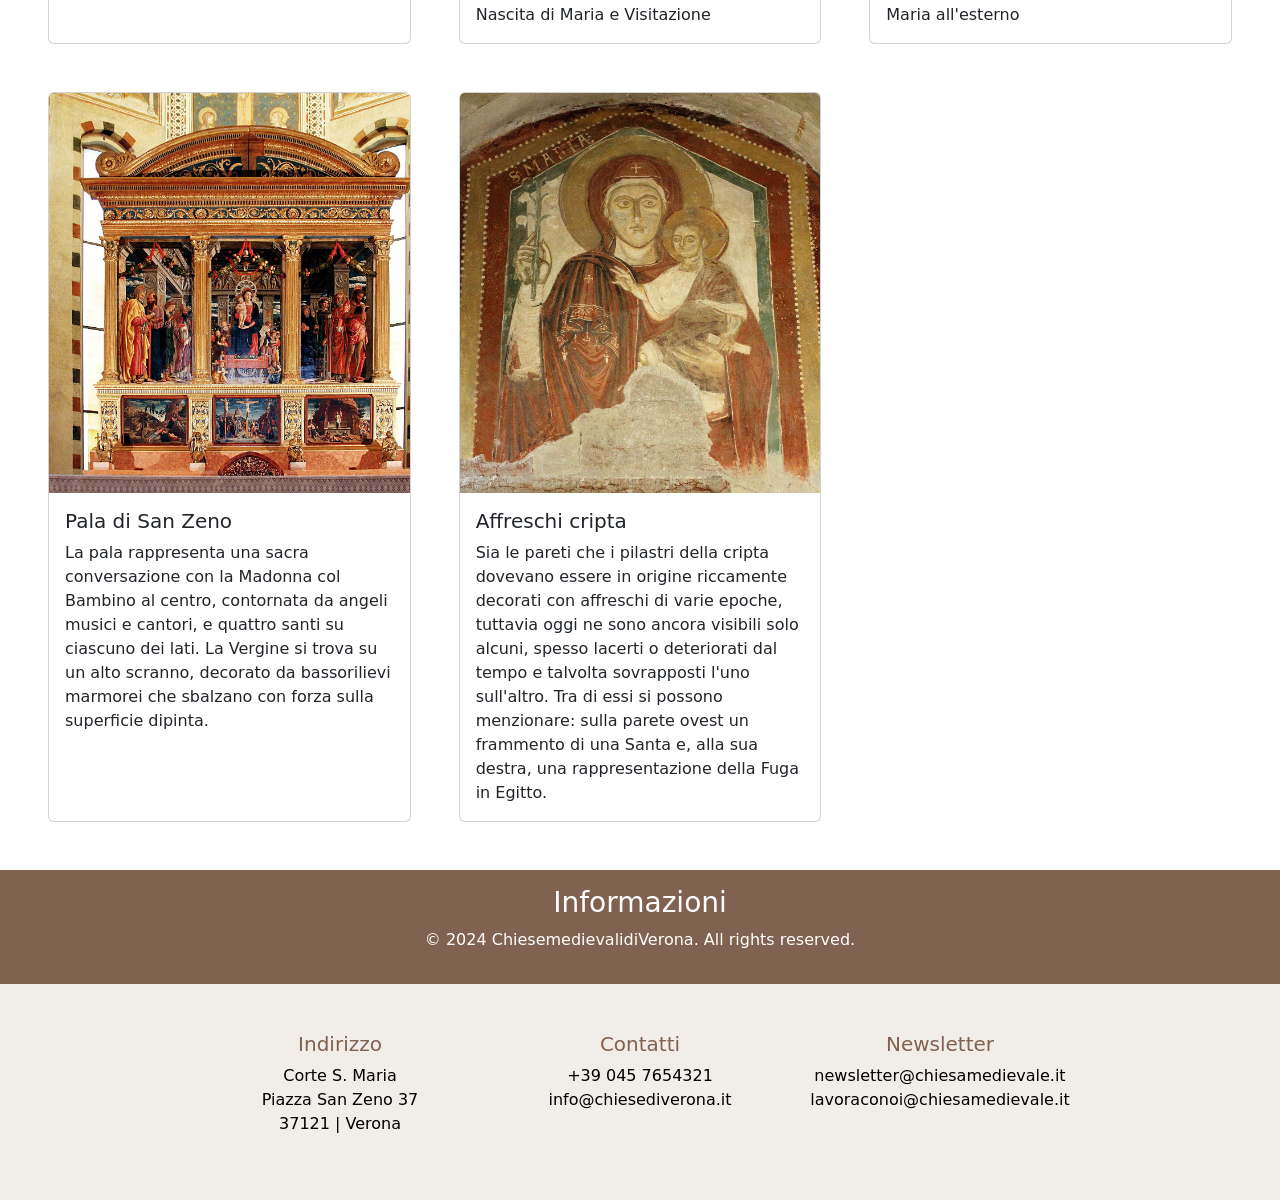
==== commit d8b0a59c: "Add navbar and footer sections to multiple HTML files; update footer background color for consistenc" ====
--- a/catalogo.html
+++ b/catalogo.html
@@ -9,6 +9,7 @@
     <link rel="stylesheet" href="styles/catalogo.css">
   </head>
   <body>
+    <!-- --------------------- NAVBAR ----------------------->
     <div class="navbar-container">
       <nav class="navbar navbar-expand-lg navbar-light p-4">
         <div class="container-fluid">
@@ -52,8 +53,9 @@
         </div>
       </nav>
     </div>
-
-    <h2 class="text-center py-3" style="background-color: #B28371; color: white;">
+    <!-- ------------------- END NAVBAR ---------------------->
+
+    <h2 class="text-center py-3" style="background-color: rgb(129, 97, 79); color: white;">
       Catalogo delle opere all'interno delle chiese medievali di Verona
     </h2>
 
@@ -66,7 +68,7 @@
       <button id="reset" class="btn btn-outline-secondary">Reset</button>
     </div>
 
-    <div id="cards" class="row row-cols-1 row-cols-md-2 row-cols-lg-3 row-cols-xxl-4 g-5 mx-4">
+    <div id="cards" class="row row-cols-1 row-cols-md-2 row-cols-lg-3 row-cols-xxl-4 g-5 mx-4 mb-5">
       <div class="col">
         <a href="tiziano.html" class="card-link" data-data="1535" data-stile="Rinascimento">
           <div class="card h-100">
@@ -165,10 +167,11 @@
       </div>
     </div>
 
-    <div class="footer-container mt-5">
+    <!-- --------------------- FOOTER ----------------------->
+    <div class="footer-container">
       <div class="footer-top">
         <h3>Informazioni</h3>
-        <p>© 2024 ChiesediVerona. All rights reserved.</p>
+        <p>© 2024 ChiesemedievalidiVerona. All rights reserved.</p>
       </div>
       <div class="footer-bottom">
         <div class="footer-bottom-content">
@@ -195,6 +198,7 @@
         </div>
       </div>
     </div>
+    <!-- ------------------- END FOOTER ---------------------->
     
     <script src="https://cdn.jsdelivr.net/npm/bootstrap@5.3.8/dist/js/bootstrap.bundle.min.js" integrity="sha384-FKyoEForCGlyvwx9Hj09JcYn3nv7wiPVlz7YYwJrWVcXK/BmnVDxM+D2scQbITxI" crossorigin="anonymous"></script>
     <script>
--- a/styles/common.css
+++ b/styles/common.css
@@ -10,7 +10,7 @@
 }
 
 .footer-top {
-  background-color: #B28371;
+  background-color: rgb(129, 97, 79);
   color: white;
   text-align: center;
   padding: 1rem 0;
@@ -34,7 +34,7 @@
 }
 
 .footer-bottom-content h5 {
-  color: rgb(178, 131, 113);
+  color: rgb(129, 97, 79);
 }
 
 .title-container {
